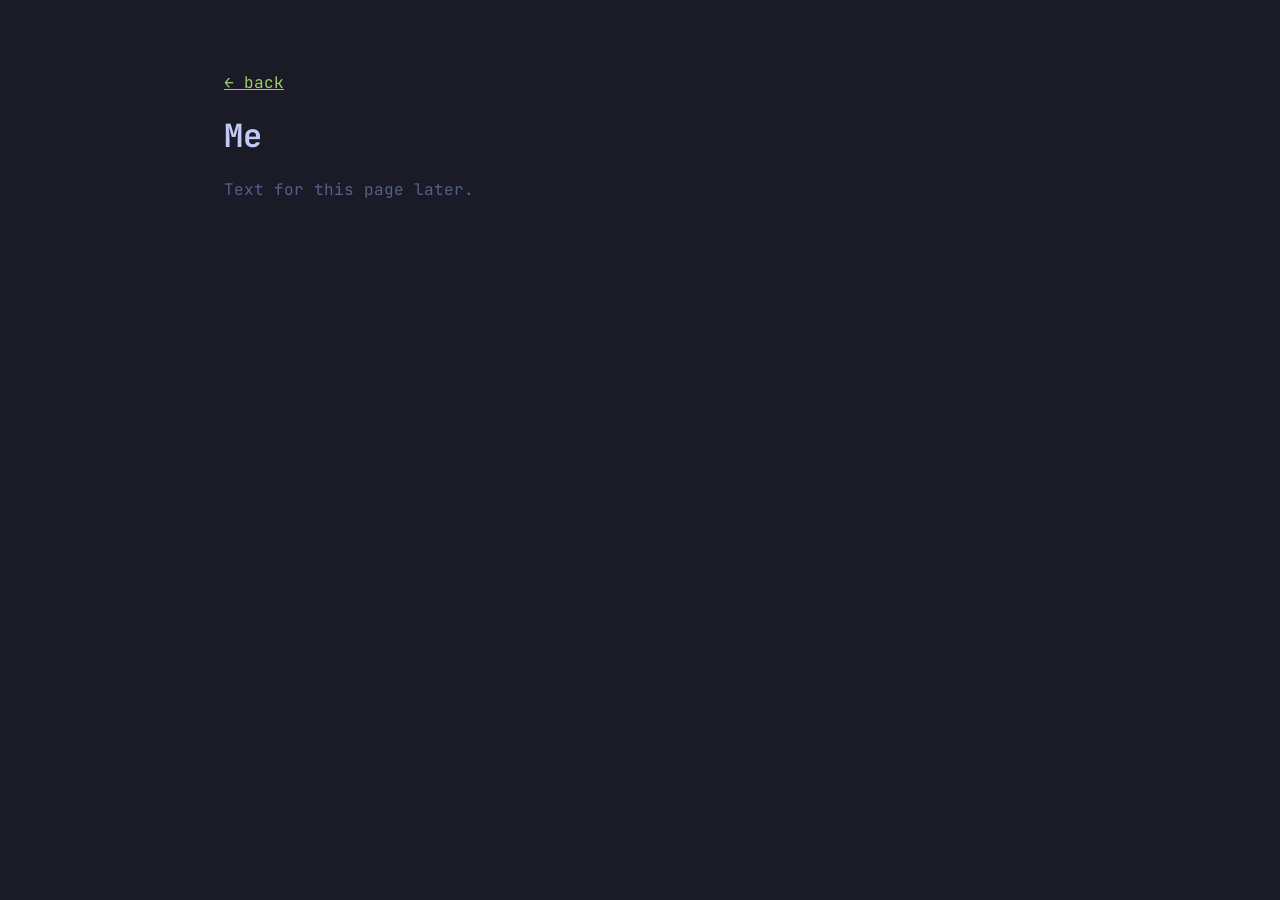
==== me.html @ 175bfa72 "Create me.html" ====
<!doctype html>
<html lang="en">
  <head>
    <meta charset="utf-8">
    <meta name="viewport" content="width=device-width, initial-scale=1">
    <title>Me — michh.org</title>
    <link href="https://fonts.googleapis.com/css2?family=JetBrains+Mono:wght@400;600&display=swap" rel="stylesheet">
    <style>
      html, body { margin: 0; background: #1a1b26; color: #c0caf5; font-family: "JetBrains Mono", monospace; }
      main { max-width: 52rem; margin: 0 auto; padding: 3.5rem 1.5rem; }
      a { color: #9ece6a; }
      p { color: #565f89; max-width: 40rem; }
    </style>
  </head>
  <body>
    <main>
      <p><a href="index.html">← back</a></p>
      <h1>Me</h1>
      <p>Text for this page later.</p>
    </main>
  </body>
</html>
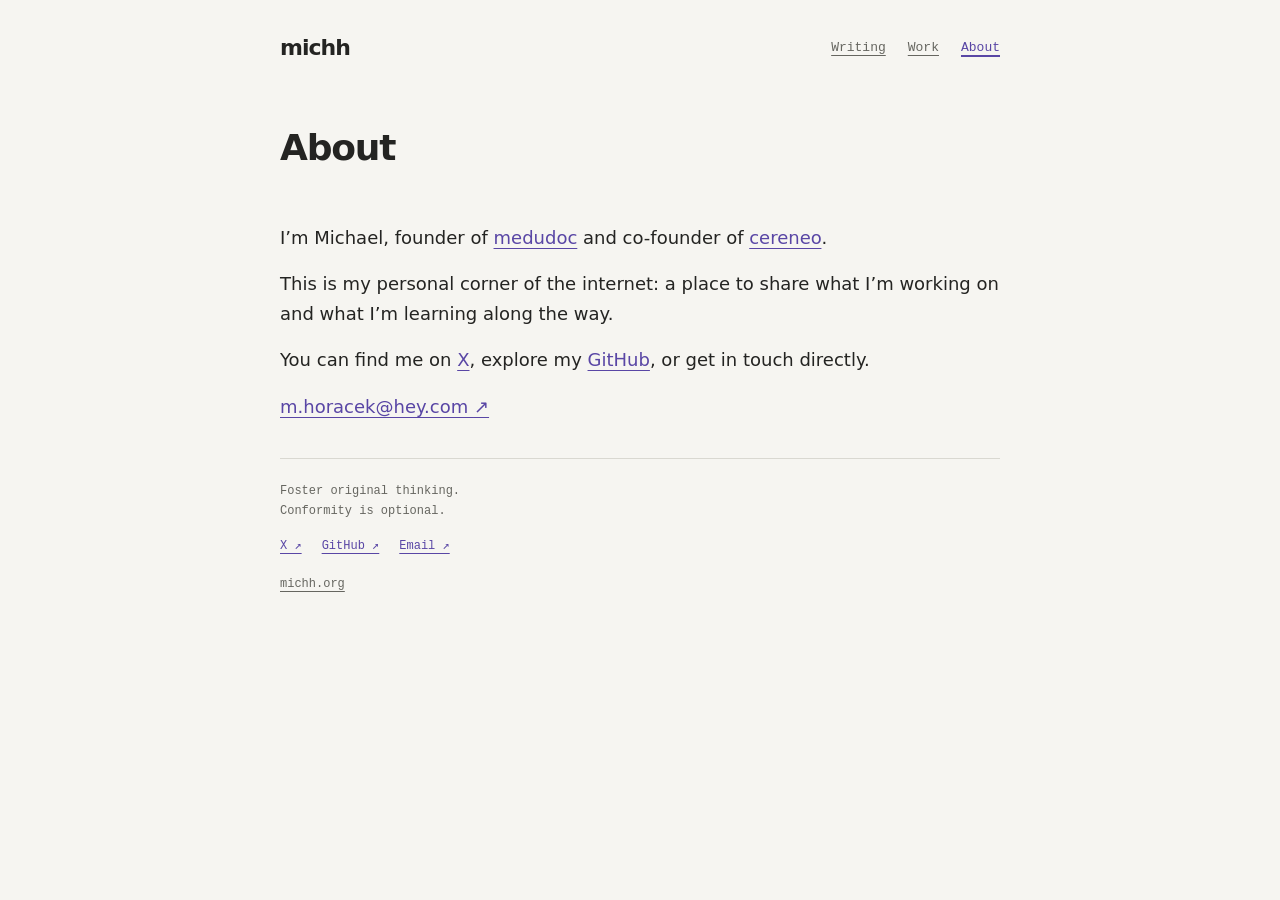
==== commit 279dd496: "Update site with content-first layout and project interests" ====
--- a/me.html
+++ b/me.html
@@ -1,22 +1,21 @@
 <!doctype html>
 <html lang="en">
-  <head>
-    <meta charset="utf-8">
-    <meta name="viewport" content="width=device-width, initial-scale=1">
-    <title>Me — michh.org</title>
-    <link href="https://fonts.googleapis.com/css2?family=JetBrains+Mono:wght@400;600&display=swap" rel="stylesheet">
-    <style>
-      html, body { margin: 0; background: #1a1b26; color: #c0caf5; font-family: "JetBrains Mono", monospace; }
-      main { max-width: 52rem; margin: 0 auto; padding: 3.5rem 1.5rem; }
-      a { color: #9ece6a; }
-      p { color: #565f89; max-width: 40rem; }
-    </style>
-  </head>
-  <body>
-    <main>
-      <p><a href="index.html">← back</a></p>
-      <h1>Me</h1>
-      <p>Text for this page later.</p>
+<head>
+  <meta charset="utf-8"><meta name="viewport" content="width=device-width, initial-scale=1">
+  <title>About — Michael Horacek</title>
+  <meta name="description" content="About Michael Horacek, founder of medudoc and co-founder of cereneo. Get in touch.">
+  <link rel="icon" href="favicon.svg" type="image/svg+xml">
+  <link rel="stylesheet" href="styles.css">
+</head>
+<body>
+  <a class="skip-link" href="#main">Skip to content</a>
+  <div class="site-shell">
+    <header class="site-header"><a class="wordmark" href="index.html" aria-label="MICHH home">michh</a><nav aria-label="Main navigation"><a href="thoughts.html">Writing</a><a href="projects.html">Work</a><a href="me.html" aria-current="page">About</a></nav></header>
+    <main id="main">
+      <div class="page-heading"><h1>About</h1></div>
+      <section class="page-content" aria-label="About Michael"><div class="prose"><p>I’m Michael, founder of <a href="https://medudoc.com/en/">medudoc</a> and co-founder of <a href="https://cereneo.ch/en/">cereneo</a>.</p><p>This is my personal corner of the internet: a place to share what I’m working on and what I’m learning along the way.</p><p>You can find me on <a href="https://x.com/elysianfields">X</a>, explore my <a href="https://github.com/elholg25-hub">GitHub</a>, or get in touch directly.</p><a class="text-link" href="mailto:m.horacek@hey.com">m.horacek@hey.com <span aria-hidden="true">↗</span></a></div></section>
     </main>
-  </body>
+    <footer class="site-footer"><p>Foster original thinking.<br><span>Conformity is optional.</span></p><div class="footer-links"><a href="https://x.com/elysianfields">X ↗</a><a href="https://github.com/elholg25-hub">GitHub ↗</a><a href="mailto:m.horacek@hey.com">Email ↗</a></div><a class="footer-mark" href="index.html">michh.org</a></footer>
+  </div>
+</body>
 </html>
--- a/styles.css
+++ b/styles.css
@@ -0,0 +1,53 @@
+:root {
+  --paper: #f6f5f1;
+  --ink: #242422;
+  --accent: #5946a5;
+  --muted: #666660;
+  --rule: #d9d8d1;
+  --sans: system-ui, -apple-system, BlinkMacSystemFont, "Segoe UI", sans-serif;
+  --mono: ui-monospace, "Cascadia Code", "Liberation Mono", monospace;
+}
+* { box-sizing: border-box; }
+html { background: var(--paper); color: var(--ink); }
+body { margin: 0; font: 18px/1.65 var(--sans); -webkit-font-smoothing: antialiased; }
+::selection { background: var(--accent); color: var(--paper); }
+a { color: var(--accent); text-underline-offset: 4px; text-decoration-thickness: 1px; }
+a:hover { text-decoration-thickness: 2px; }
+a:focus-visible { outline: 2px solid var(--accent); outline-offset: 5px; }
+p, h1, h2, h3 { margin: 0; }
+p + p { margin-top: 16px; }
+h1 { font-size: 36px; line-height: 1.2; letter-spacing: -1.2px; font-weight: 650; }
+h2 { font-size: 21px; line-height: 1.4; font-weight: 650; }
+h3 { font-size: 18px; line-height: 1.5; font-weight: 600; }
+.site-shell { max-width: 776px; padding: 0 28px; margin: auto; }
+.site-header { padding: 30px 0; display: flex; align-items: center; justify-content: space-between; gap: 20px; flex-wrap: wrap; }
+.wordmark { color: var(--ink); font-size: 22px; font-weight: 700; letter-spacing: -1px; text-decoration: none; }
+nav { display: flex; flex-wrap: wrap; gap: 22px; font: 13px/1.6 var(--mono); }
+nav a { color: var(--muted); }
+nav a[aria-current="page"] { color: var(--accent); text-decoration-thickness: 2px; }
+.intro-section, .page-heading { padding: 30px 0 36px; }
+.intro-section h1, .page-heading h1 { margin-bottom: 18px; }
+.content-section { margin-bottom: 36px; }
+.content-section > h2 { border-bottom: 1px solid var(--rule); padding-bottom: 10px; margin-bottom: 18px; }
+.project-list { list-style: none; padding: 0; margin: 22px 0 0; }
+.project-list li + li { margin-top: 22px; }
+.project-list p { color: var(--muted); font-size: 16px; margin-top: 3px; }
+.muted, .section-note { color: var(--muted); font-size: 16px; }
+.section-note { margin-top: 20px; }
+.background-list { padding-left: 22px; margin: 16px 0 0; }
+.background-list li + li { margin-top: 8px; }
+.page-content { padding-bottom: 36px; }
+.page-content h2 { margin-bottom: 14px; }
+.text-link { display: inline-block; margin-top: 18px; }
+.site-footer { border-top: 1px solid var(--rule); padding: 22px 0 34px; font: 12px/1.7 var(--mono); color: var(--muted); }
+.footer-links { display: flex; flex-wrap: wrap; gap: 20px; margin-top: 14px; }
+.footer-mark { display: inline-block; color: var(--muted); margin-top: 18px; }
+.skip-link { position: fixed; top: 12px; left: 12px; transform: translateY(-200%); background: var(--ink); color: var(--paper); padding: 8px 16px; z-index: 10; }
+.skip-link:focus { transform: translateY(0); }
+@media (max-width: 480px) {
+  .site-shell { padding: 0 22px; }
+  .site-header { padding: 24px 0; gap: 16px; }
+  nav { gap: 16px; }
+  h1 { font-size: 32px; }
+  .intro-section, .page-heading { padding-top: 20px; }
+}
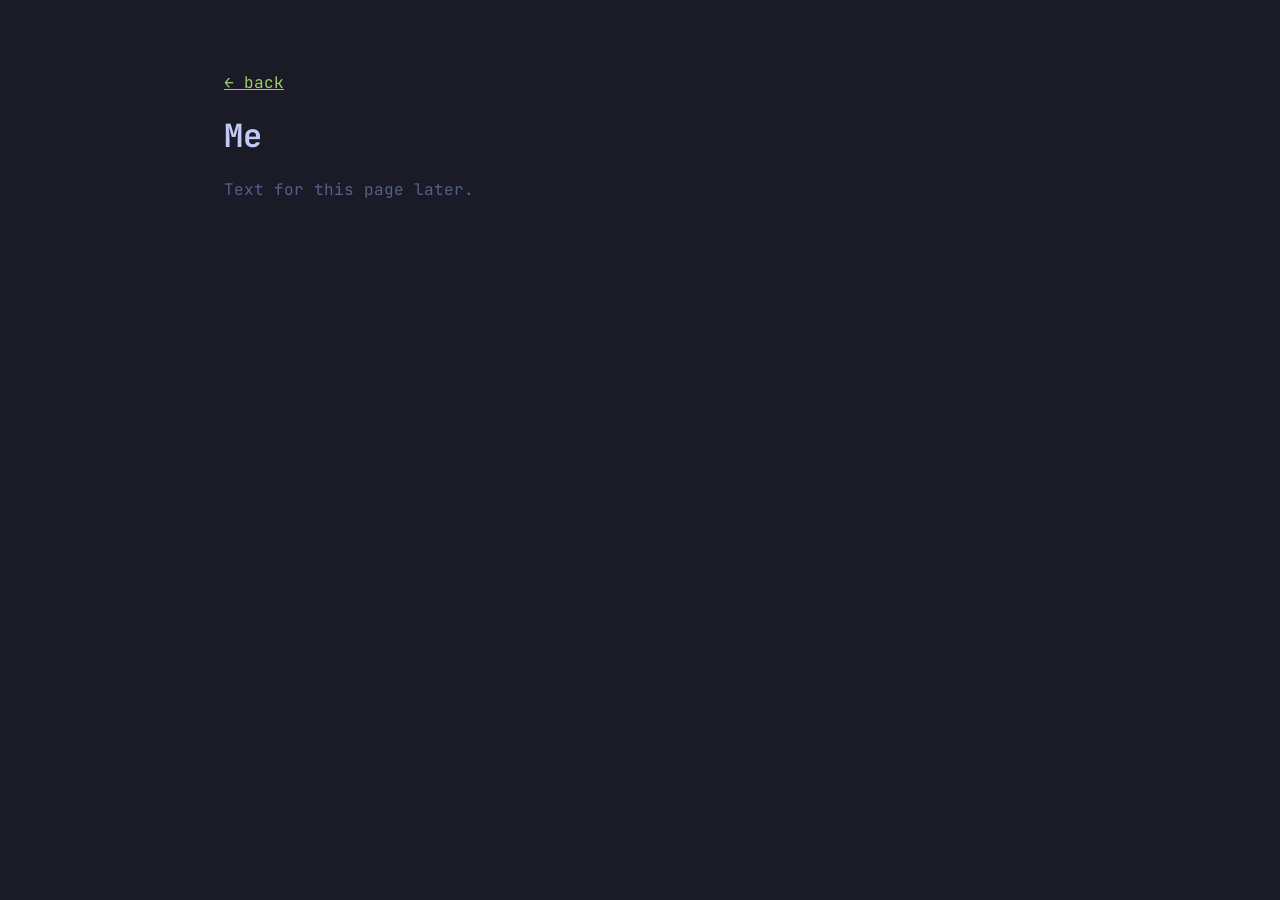
==== commit 9b41c841: "Revert "Update site with content-first layout and project interests" This reverts commit 279dd496f60" ====
--- a/me.html
+++ b/me.html
@@ -1,21 +1,22 @@
 <!doctype html>
 <html lang="en">
-<head>
-  <meta charset="utf-8"><meta name="viewport" content="width=device-width, initial-scale=1">
-  <title>About — Michael Horacek</title>
-  <meta name="description" content="About Michael Horacek, founder of medudoc and co-founder of cereneo. Get in touch.">
-  <link rel="icon" href="favicon.svg" type="image/svg+xml">
-  <link rel="stylesheet" href="styles.css">
-</head>
-<body>
-  <a class="skip-link" href="#main">Skip to content</a>
-  <div class="site-shell">
-    <header class="site-header"><a class="wordmark" href="index.html" aria-label="MICHH home">michh</a><nav aria-label="Main navigation"><a href="thoughts.html">Writing</a><a href="projects.html">Work</a><a href="me.html" aria-current="page">About</a></nav></header>
-    <main id="main">
-      <div class="page-heading"><h1>About</h1></div>
-      <section class="page-content" aria-label="About Michael"><div class="prose"><p>I’m Michael, founder of <a href="https://medudoc.com/en/">medudoc</a> and co-founder of <a href="https://cereneo.ch/en/">cereneo</a>.</p><p>This is my personal corner of the internet: a place to share what I’m working on and what I’m learning along the way.</p><p>You can find me on <a href="https://x.com/elysianfields">X</a>, explore my <a href="https://github.com/elholg25-hub">GitHub</a>, or get in touch directly.</p><a class="text-link" href="mailto:m.horacek@hey.com">m.horacek@hey.com <span aria-hidden="true">↗</span></a></div></section>
+  <head>
+    <meta charset="utf-8">
+    <meta name="viewport" content="width=device-width, initial-scale=1">
+    <title>Me — michh.org</title>
+    <link href="https://fonts.googleapis.com/css2?family=JetBrains+Mono:wght@400;600&display=swap" rel="stylesheet">
+    <style>
+      html, body { margin: 0; background: #1a1b26; color: #c0caf5; font-family: "JetBrains Mono", monospace; }
+      main { max-width: 52rem; margin: 0 auto; padding: 3.5rem 1.5rem; }
+      a { color: #9ece6a; }
+      p { color: #565f89; max-width: 40rem; }
+    </style>
+  </head>
+  <body>
+    <main>
+      <p><a href="index.html">← back</a></p>
+      <h1>Me</h1>
+      <p>Text for this page later.</p>
     </main>
-    <footer class="site-footer"><p>Foster original thinking.<br><span>Conformity is optional.</span></p><div class="footer-links"><a href="https://x.com/elysianfields">X ↗</a><a href="https://github.com/elholg25-hub">GitHub ↗</a><a href="mailto:m.horacek@hey.com">Email ↗</a></div><a class="footer-mark" href="index.html">michh.org</a></footer>
-  </div>
-</body>
+  </body>
 </html>
